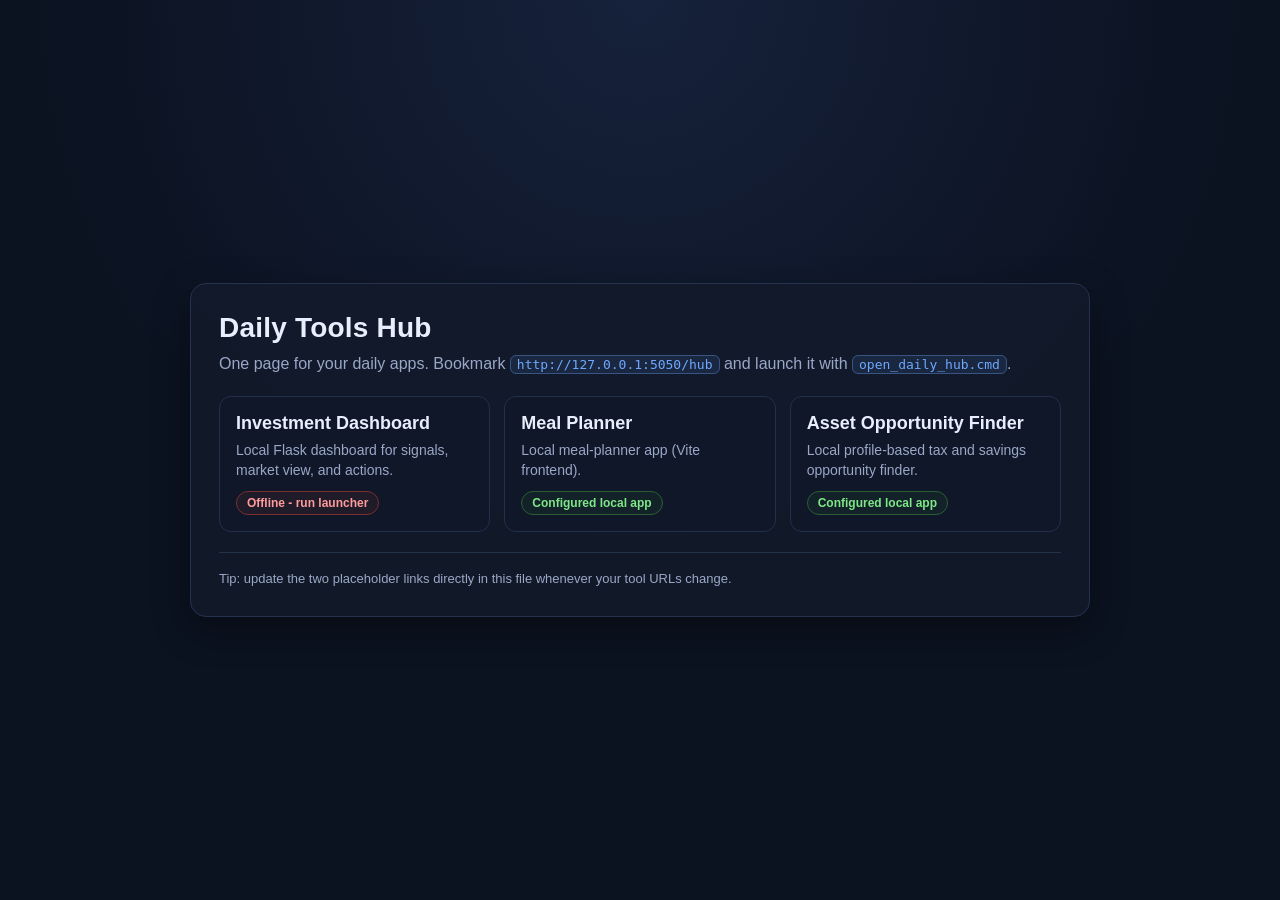
==== hub/index.html @ 904ee27b "Add cloud deployment setup and latest strategy/report updates. Sync local changes to remote main, in" ====
<!DOCTYPE html>
<html lang="en">
<head>
  <meta charset="UTF-8">
  <meta name="viewport" content="width=device-width, initial-scale=1.0">
  <title>Daily Tools Hub</title>
  <style>
    :root {
      --bg: #0b1220;
      --panel: #121a2b;
      --text: #e8eefc;
      --muted: #9aa7c7;
      --accent: #6ea8fe;
      --ok: #7ee787;
      --warn: #ffd166;
    }
    * { box-sizing: border-box; }
    body {
      margin: 0;
      min-height: 100vh;
      font-family: "Segoe UI", Arial, sans-serif;
      background: radial-gradient(circle at top, #16213b 0%, var(--bg) 55%);
      color: var(--text);
      display: flex;
      justify-content: center;
      align-items: center;
      padding: 24px;
    }
    .wrap {
      width: min(900px, 100%);
      background: rgba(18, 26, 43, 0.9);
      border: 1px solid #25324d;
      border-radius: 16px;
      padding: 28px;
      box-shadow: 0 12px 36px rgba(0, 0, 0, 0.35);
    }
    h1 {
      margin: 0 0 8px;
      font-size: 28px;
      letter-spacing: 0.2px;
    }
    p {
      margin: 0 0 20px;
      color: var(--muted);
      line-height: 1.5;
    }
    .grid {
      display: grid;
      gap: 14px;
      grid-template-columns: repeat(auto-fit, minmax(220px, 1fr));
      margin-bottom: 20px;
    }
    .tile {
      display: block;
      text-decoration: none;
      color: inherit;
      background: #0f1728;
      border: 1px solid #22304c;
      border-radius: 12px;
      padding: 16px;
      transition: transform 0.1s ease, border-color 0.1s ease, box-shadow 0.1s ease;
    }
    .tile:hover {
      transform: translateY(-2px);
      border-color: #3d5a8c;
      box-shadow: 0 8px 16px rgba(0, 0, 0, 0.25);
    }
    .title {
      font-size: 18px;
      font-weight: 700;
      margin-bottom: 6px;
    }
    .desc {
      font-size: 14px;
      color: var(--muted);
      line-height: 1.45;
    }
    .badge {
      display: inline-block;
      margin-top: 10px;
      font-size: 12px;
      font-weight: 600;
      border-radius: 999px;
      padding: 4px 10px;
      border: 1px solid transparent;
    }
    .live {
      color: var(--ok);
      border-color: #2a5f34;
      background: rgba(42, 95, 52, 0.15);
    }
    .warming {
      color: var(--warn);
      border-color: #6f5724;
      background: rgba(111, 87, 36, 0.15);
    }
    .offline {
      color: #ff9b9b;
      border-color: #7a2f2f;
      background: rgba(122, 47, 47, 0.15);
    }
    .config {
      color: var(--warn);
      border-color: #6f5724;
      background: rgba(111, 87, 36, 0.15);
    }
    .footer {
      font-size: 13px;
      color: var(--muted);
      border-top: 1px solid #24314d;
      padding-top: 16px;
      line-height: 1.5;
    }
    code {
      color: var(--accent);
      background: rgba(110, 168, 254, 0.1);
      border: 1px solid rgba(110, 168, 254, 0.35);
      border-radius: 6px;
      padding: 1px 6px;
    }
  </style>
</head>
<body>
  <main class="wrap">
    <h1>Daily Tools Hub</h1>
    <p>One page for your daily apps. Bookmark <code>http://127.0.0.1:5050/hub</code> and launch it with <code>open_daily_hub.cmd</code>.</p>

    <section class="grid">
      <a class="tile" href="http://127.0.0.1:5050" target="_blank" rel="noopener noreferrer">
        <div class="title">Investment Dashboard</div>
        <div class="desc">Local Flask dashboard for signals, market view, and actions.</div>
        <span class="badge warming" id="dashboard-status">Checking status...</span>
      </a>

      <a class="tile" href="http://localhost:5173" target="_blank" rel="noopener noreferrer">
        <div class="title">Meal Planner</div>
        <div class="desc">Local meal-planner app (Vite frontend).</div>
        <span class="badge live">Configured local app</span>
      </a>

      <a class="tile" href="http://127.0.0.1:5050/asset-opportunities" target="_blank" rel="noopener noreferrer">
        <div class="title">Asset Opportunity Finder</div>
        <div class="desc">Local profile-based tax and savings opportunity finder.</div>
        <span class="badge live">Configured local app</span>
      </a>
    </section>

    <div class="footer">
      Tip: update the two placeholder links directly in this file whenever your tool URLs change.
    </div>
  </main>
  <script>
    async function refreshDashboardStatus() {
      const badge = document.getElementById("dashboard-status");
      if (!badge) {
        return;
      }

      try {
        const response = await fetch("http://127.0.0.1:5050/api/status", { cache: "no-store" });
        if (!response.ok) {
          throw new Error("Dashboard unavailable");
        }

        const status = await response.json();
        if (status.loading) {
          badge.className = "badge warming";
          badge.textContent = "Warming up...";
        } else if ((status.signal_count || 0) > 0) {
          badge.className = "badge live";
          badge.textContent = "Live (" + status.signal_count + " signals)";
        } else {
          badge.className = "badge warming";
          badge.textContent = "Live, loading data...";
        }
      } catch (error) {
        badge.className = "badge offline";
        badge.textContent = "Offline - run launcher";
      }
    }

    refreshDashboardStatus();
    setInterval(refreshDashboardStatus, 10000);
  </script>
</body>
</html>
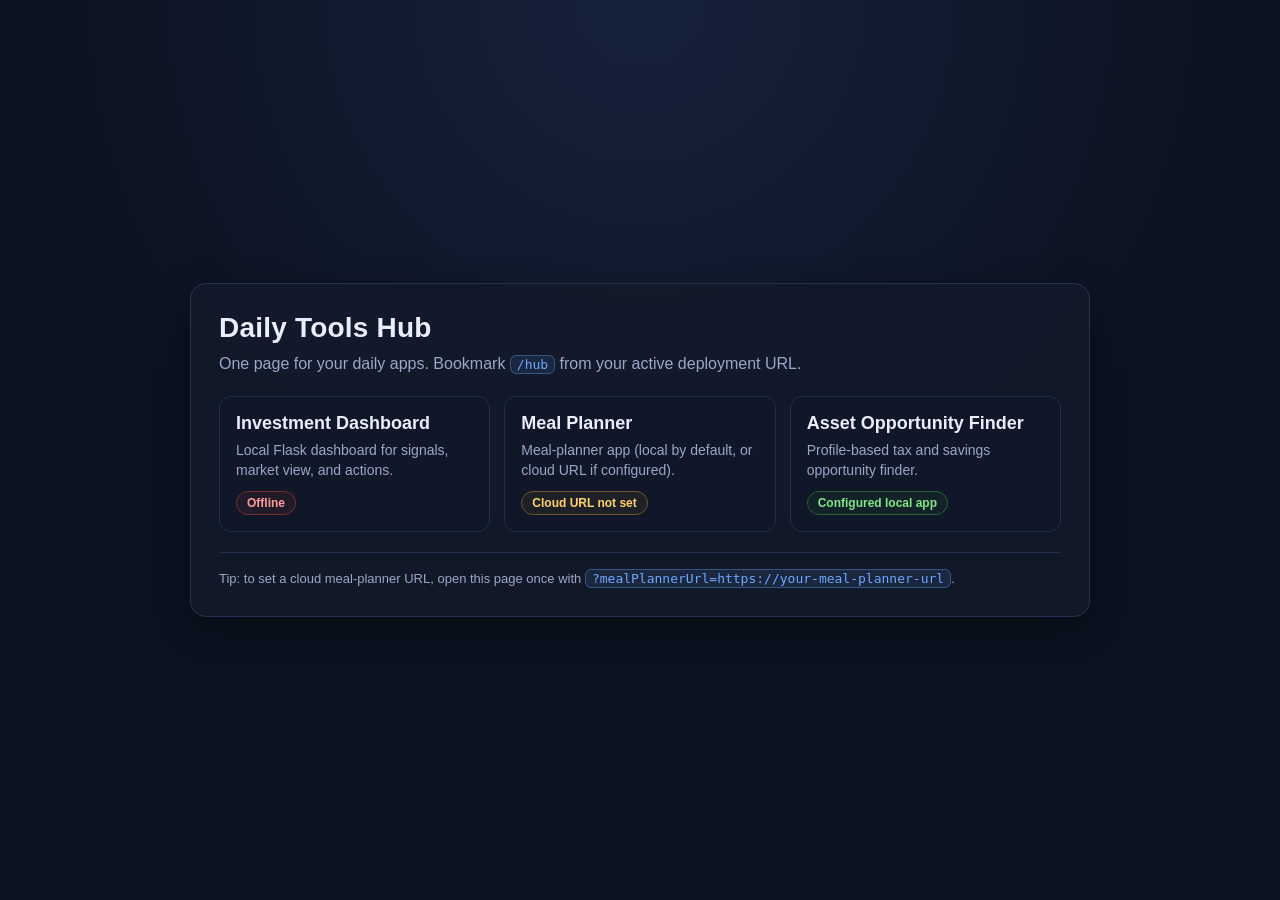
==== commit a95ce194: "Make hub cloud-friendly and configurable for meal planner links. Use relative dashboard URLs for Ren" ====
--- a/hub/index.html
+++ b/hub/index.html
@@ -123,33 +123,73 @@
 <body>
   <main class="wrap">
     <h1>Daily Tools Hub</h1>
-    <p>One page for your daily apps. Bookmark <code>http://127.0.0.1:5050/hub</code> and launch it with <code>open_daily_hub.cmd</code>.</p>
+    <p>One page for your daily apps. Bookmark <code>/hub</code> from your active deployment URL.</p>
 
     <section class="grid">
-      <a class="tile" href="http://127.0.0.1:5050" target="_blank" rel="noopener noreferrer">
+      <a class="tile" href="/" target="_blank" rel="noopener noreferrer">
         <div class="title">Investment Dashboard</div>
         <div class="desc">Local Flask dashboard for signals, market view, and actions.</div>
         <span class="badge warming" id="dashboard-status">Checking status...</span>
       </a>
 
-      <a class="tile" href="http://localhost:5173" target="_blank" rel="noopener noreferrer">
+      <a class="tile" id="meal-planner-link" href="http://localhost:5173" target="_blank" rel="noopener noreferrer">
         <div class="title">Meal Planner</div>
-        <div class="desc">Local meal-planner app (Vite frontend).</div>
-        <span class="badge live">Configured local app</span>
+        <div class="desc">Meal-planner app (local by default, or cloud URL if configured).</div>
+        <span class="badge config" id="meal-planner-status">Local default (localhost:5173)</span>
       </a>
 
-      <a class="tile" href="http://127.0.0.1:5050/asset-opportunities" target="_blank" rel="noopener noreferrer">
+      <a class="tile" href="/asset-opportunities" target="_blank" rel="noopener noreferrer">
         <div class="title">Asset Opportunity Finder</div>
-        <div class="desc">Local profile-based tax and savings opportunity finder.</div>
+        <div class="desc">Profile-based tax and savings opportunity finder.</div>
         <span class="badge live">Configured local app</span>
       </a>
     </section>
 
     <div class="footer">
-      Tip: update the two placeholder links directly in this file whenever your tool URLs change.
+      Tip: to set a cloud meal-planner URL, open this page once with
+      <code>?mealPlannerUrl=https://your-meal-planner-url</code>.
     </div>
   </main>
   <script>
+    function configureMealPlannerLink() {
+      const link = document.getElementById("meal-planner-link");
+      const badge = document.getElementById("meal-planner-status");
+      if (!link || !badge) {
+        return;
+      }
+
+      const params = new URLSearchParams(window.location.search);
+      const queryUrl = params.get("mealPlannerUrl");
+      if (queryUrl) {
+        localStorage.setItem("mealPlannerUrl", queryUrl);
+      }
+
+      const configuredUrl = localStorage.getItem("mealPlannerUrl");
+      const isLocalHost = window.location.hostname === "127.0.0.1" || window.location.hostname === "localhost";
+
+      if (configuredUrl) {
+        link.href = configuredUrl;
+        badge.className = "badge live";
+        badge.textContent = "Configured cloud app";
+        return;
+      }
+
+      if (isLocalHost) {
+        link.href = "http://localhost:5173";
+        badge.className = "badge live";
+        badge.textContent = "Configured local app";
+        return;
+      }
+
+      link.href = "#";
+      badge.className = "badge config";
+      badge.textContent = "Cloud URL not set";
+      link.addEventListener("click", function (event) {
+        event.preventDefault();
+        alert("Meal Planner URL not configured. Add ?mealPlannerUrl=https://your-url to this page once.");
+      });
+    }
+
     async function refreshDashboardStatus() {
       const badge = document.getElementById("dashboard-status");
       if (!badge) {
@@ -157,7 +197,7 @@
       }
 
       try {
-        const response = await fetch("http://127.0.0.1:5050/api/status", { cache: "no-store" });
+        const response = await fetch("/api/status", { cache: "no-store" });
         if (!response.ok) {
           throw new Error("Dashboard unavailable");
         }
@@ -175,10 +215,11 @@
         }
       } catch (error) {
         badge.className = "badge offline";
-        badge.textContent = "Offline - run launcher";
-      }
-    }
-
+        badge.textContent = "Offline";
+      }
+    }
+
+    configureMealPlannerLink();
     refreshDashboardStatus();
     setInterval(refreshDashboardStatus, 10000);
   </script>
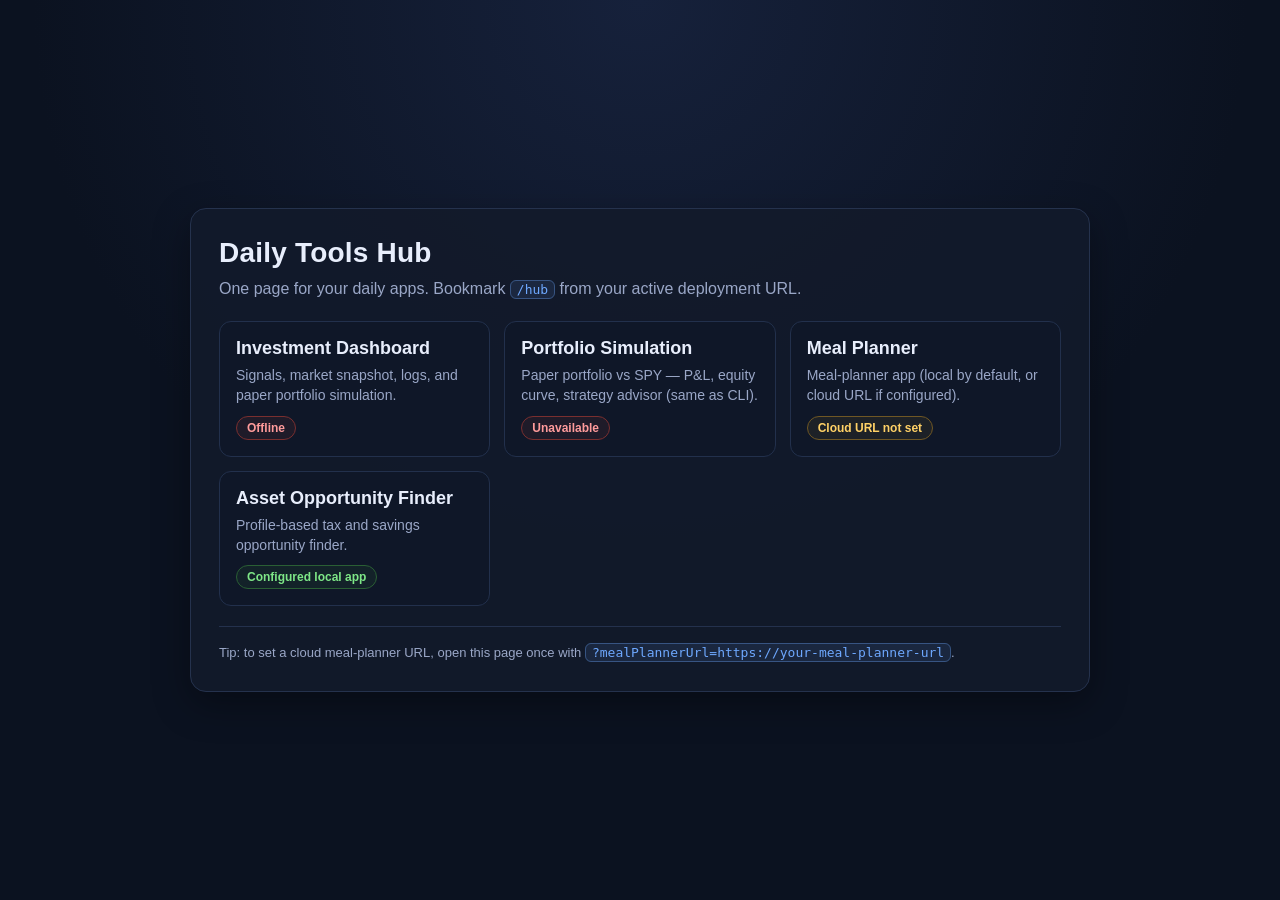
==== commit fda75073: "Add a dedicated simulation dashboard view and surface portfolio status in the hub and API. Improve s" ====
--- a/hub/index.html
+++ b/hub/index.html
@@ -128,8 +128,14 @@
     <section class="grid">
       <a class="tile" href="/" target="_blank" rel="noopener noreferrer">
         <div class="title">Investment Dashboard</div>
-        <div class="desc">Local Flask dashboard for signals, market view, and actions.</div>
+        <div class="desc">Signals, market snapshot, logs, and paper portfolio simulation.</div>
         <span class="badge warming" id="dashboard-status">Checking status...</span>
+      </a>
+
+      <a class="tile" href="/simulation" target="_blank" rel="noopener noreferrer">
+        <div class="title">Portfolio Simulation</div>
+        <div class="desc">Paper portfolio vs SPY — P&amp;L, equity curve, strategy advisor (same as CLI).</div>
+        <span class="badge warming" id="simulation-tile-status">Checking…</span>
       </a>
 
       <a class="tile" id="meal-planner-link" href="http://localhost:5173" target="_blank" rel="noopener noreferrer">
@@ -206,16 +212,32 @@
         if (status.loading) {
           badge.className = "badge warming";
           badge.textContent = "Warming up...";
-        } else if ((status.signal_count || 0) > 0) {
+        } else         if ((status.signal_count || 0) > 0) {
           badge.className = "badge live";
           badge.textContent = "Live (" + status.signal_count + " signals)";
         } else {
           badge.className = "badge warming";
           badge.textContent = "Live, loading data...";
         }
+
+        const simBadge = document.getElementById("simulation-tile-status");
+        if (simBadge) {
+          if (status.simulation_ready) {
+            simBadge.className = "badge live";
+            simBadge.textContent = "sim_portfolio.json OK";
+          } else {
+            simBadge.className = "badge config";
+            simBadge.textContent = "Init state on server";
+          }
+        }
       } catch (error) {
         badge.className = "badge offline";
         badge.textContent = "Offline";
+        const simBadge = document.getElementById("simulation-tile-status");
+        if (simBadge) {
+          simBadge.className = "badge offline";
+          simBadge.textContent = "Unavailable";
+        }
       }
     }
 
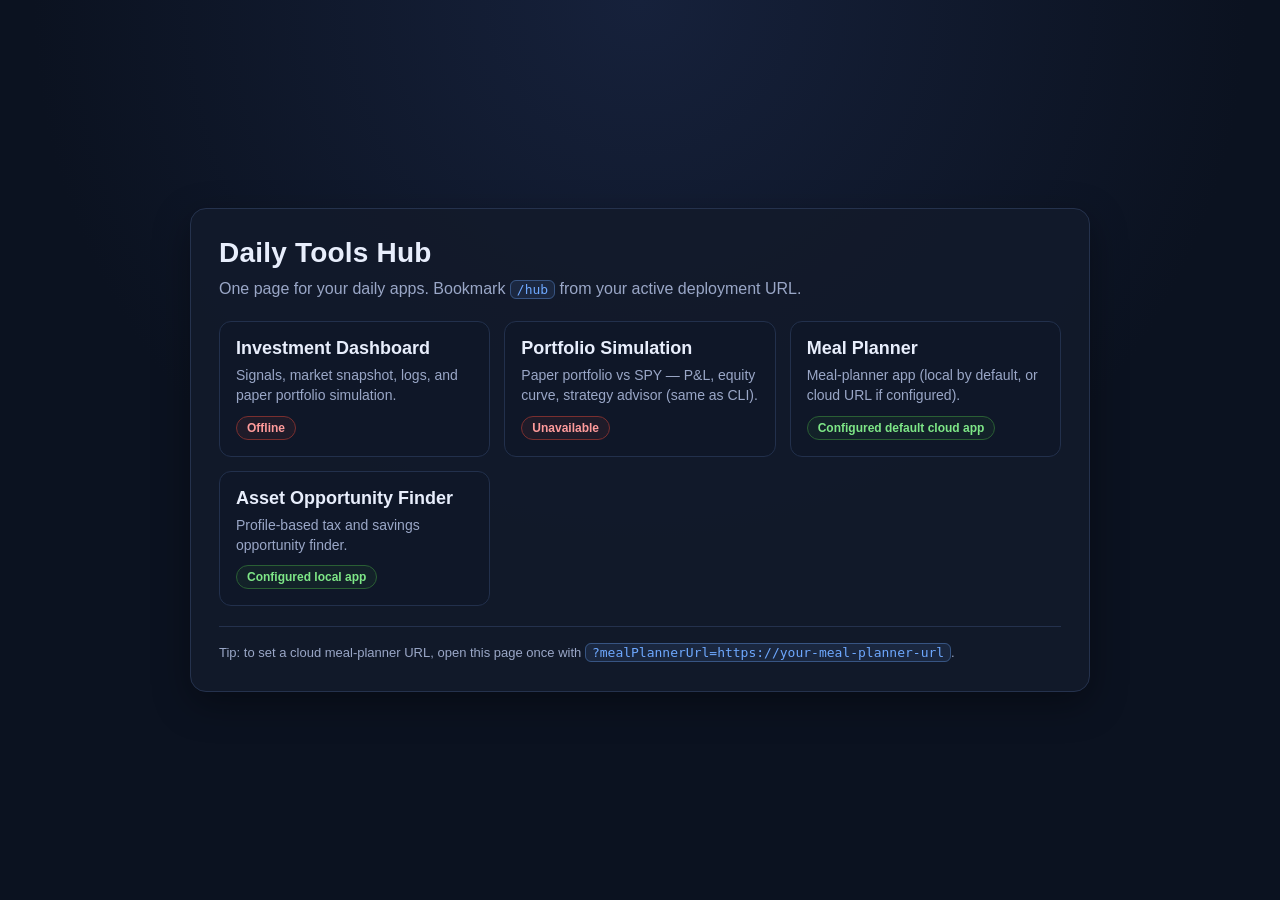
==== commit dd60cafa: "Harden workflows and update hub default links. Add retry/timeout/concurrency protections for alert a" ====
--- a/hub/index.html
+++ b/hub/index.html
@@ -170,6 +170,7 @@
         localStorage.setItem("mealPlannerUrl", queryUrl);
       }
 
+      const defaultMealPlannerUrl = "https://meal-planner-paz0.onrender.com";
       const configuredUrl = localStorage.getItem("mealPlannerUrl");
       const isLocalHost = window.location.hostname === "127.0.0.1" || window.location.hostname === "localhost";
 
@@ -187,13 +188,9 @@
         return;
       }
 
-      link.href = "#";
-      badge.className = "badge config";
-      badge.textContent = "Cloud URL not set";
-      link.addEventListener("click", function (event) {
-        event.preventDefault();
-        alert("Meal Planner URL not configured. Add ?mealPlannerUrl=https://your-url to this page once.");
-      });
+      link.href = defaultMealPlannerUrl;
+      badge.className = "badge live";
+      badge.textContent = "Configured default cloud app";
     }
 
     async function refreshDashboardStatus() {
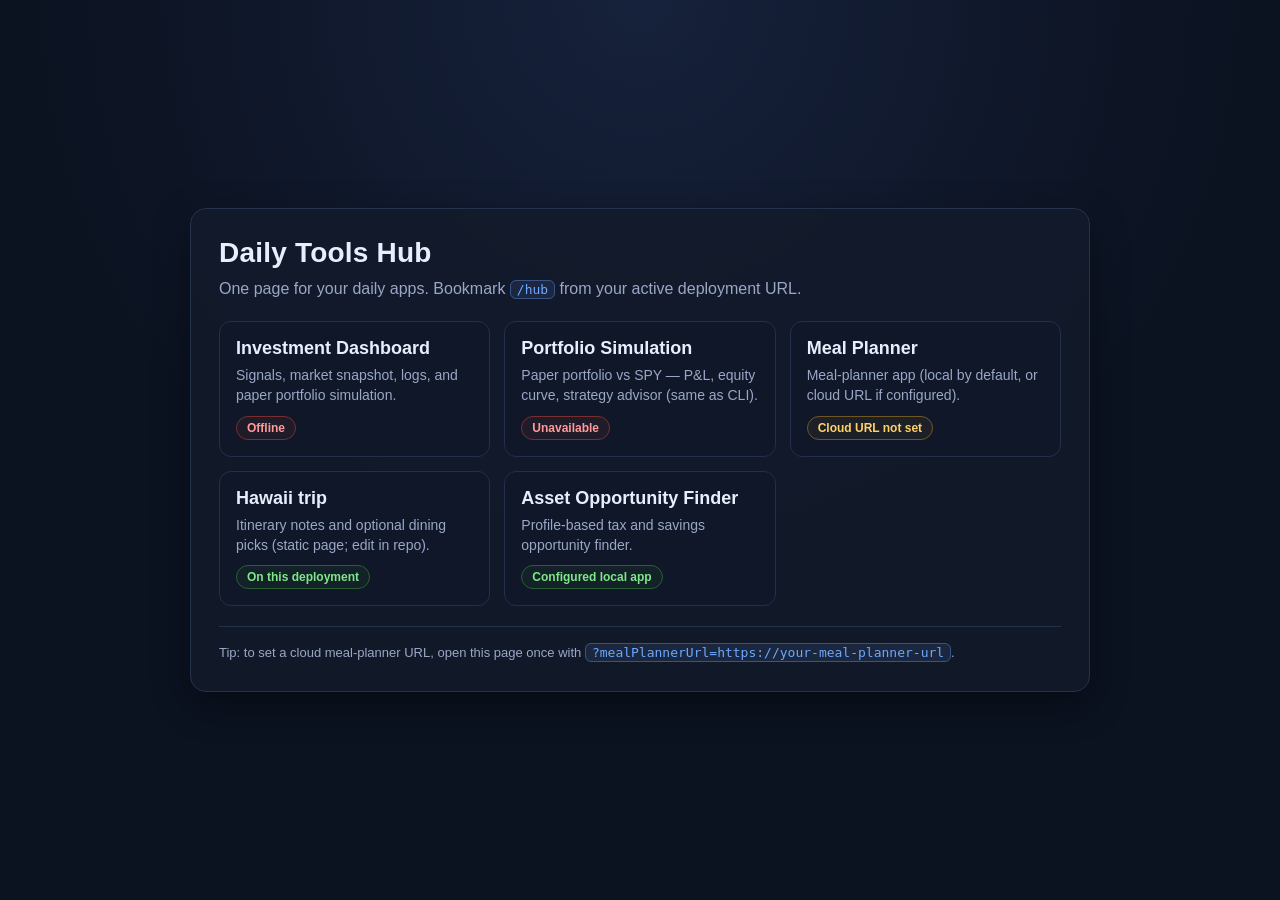
==== commit fcedb568: "Add /hawaii-trip static page; optional dining includes Monkeypod Kitchen - New hub/hawaii-trip.html " ====
--- a/hub/index.html
+++ b/hub/index.html
@@ -144,6 +144,12 @@
         <span class="badge config" id="meal-planner-status">Local default (localhost:5173)</span>
       </a>
 
+      <a class="tile" href="/hawaii-trip" target="_blank" rel="noopener noreferrer">
+        <div class="title">Hawaii trip</div>
+        <div class="desc">Itinerary notes and optional dining picks (static page; edit in repo).</div>
+        <span class="badge live">On this deployment</span>
+      </a>
+
       <a class="tile" href="/asset-opportunities" target="_blank" rel="noopener noreferrer">
         <div class="title">Asset Opportunity Finder</div>
         <div class="desc">Profile-based tax and savings opportunity finder.</div>
@@ -170,7 +176,6 @@
         localStorage.setItem("mealPlannerUrl", queryUrl);
       }
 
-      const defaultMealPlannerUrl = "https://meal-planner-paz0.onrender.com";
       const configuredUrl = localStorage.getItem("mealPlannerUrl");
       const isLocalHost = window.location.hostname === "127.0.0.1" || window.location.hostname === "localhost";
 
@@ -188,9 +193,13 @@
         return;
       }
 
-      link.href = defaultMealPlannerUrl;
-      badge.className = "badge live";
-      badge.textContent = "Configured default cloud app";
+      link.href = "#";
+      badge.className = "badge config";
+      badge.textContent = "Cloud URL not set";
+      link.addEventListener("click", function (event) {
+        event.preventDefault();
+        alert("Meal Planner URL not configured. Add ?mealPlannerUrl=https://your-url to this page once.");
+      });
     }
 
     async function refreshDashboardStatus() {
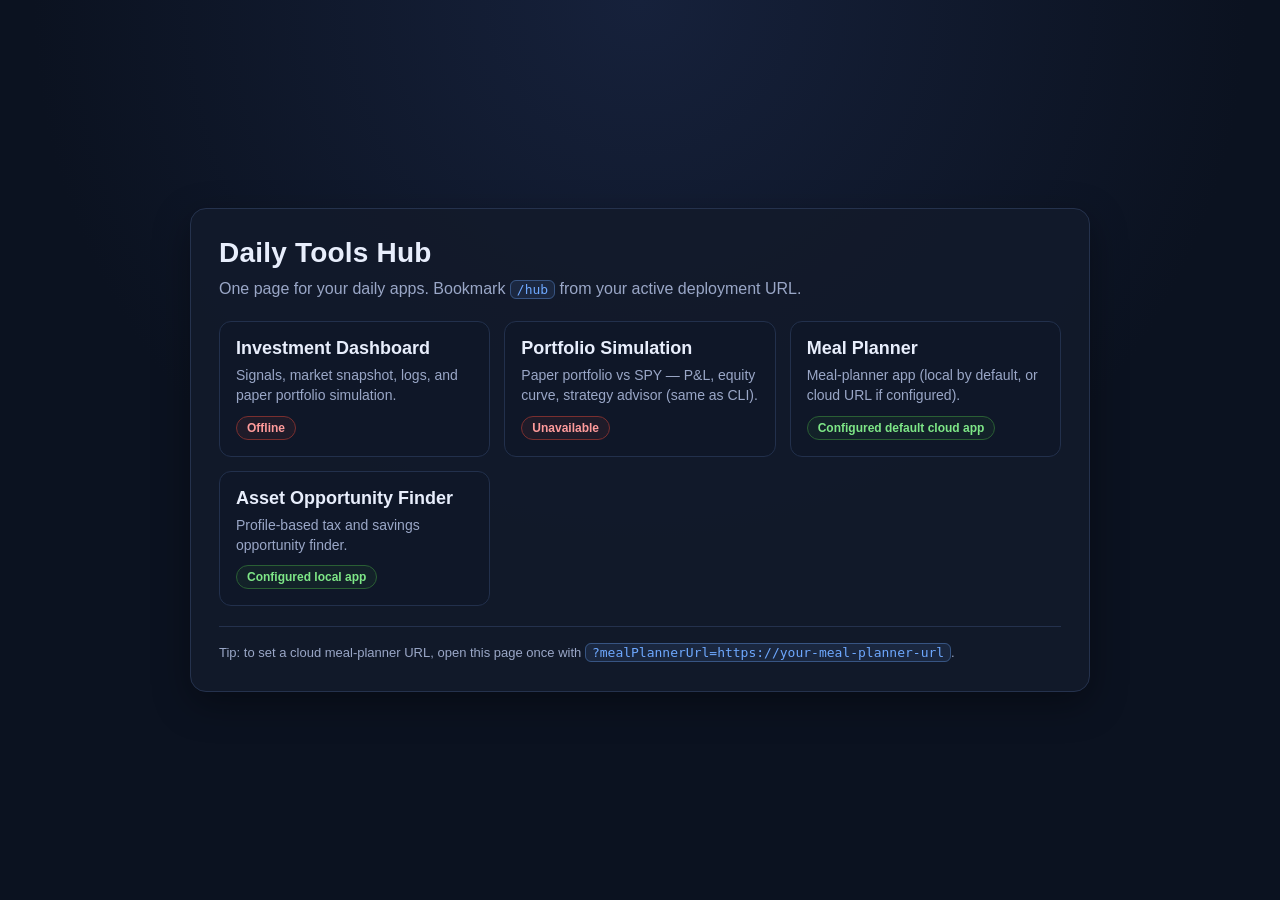
==== commit 677e1870: "Merge origin/main into cursor/simulation-daily-bullish-update-c544 Resolve README.md: keep Cloud Hos" ====
--- a/hub/index.html
+++ b/hub/index.html
@@ -144,12 +144,6 @@
         <span class="badge config" id="meal-planner-status">Local default (localhost:5173)</span>
       </a>
 
-      <a class="tile" href="/hawaii-trip" target="_blank" rel="noopener noreferrer">
-        <div class="title">Hawaii trip</div>
-        <div class="desc">Itinerary notes and optional dining picks (static page; edit in repo).</div>
-        <span class="badge live">On this deployment</span>
-      </a>
-
       <a class="tile" href="/asset-opportunities" target="_blank" rel="noopener noreferrer">
         <div class="title">Asset Opportunity Finder</div>
         <div class="desc">Profile-based tax and savings opportunity finder.</div>
@@ -176,6 +170,7 @@
         localStorage.setItem("mealPlannerUrl", queryUrl);
       }
 
+      const defaultMealPlannerUrl = "https://meal-planner-paz0.onrender.com";
       const configuredUrl = localStorage.getItem("mealPlannerUrl");
       const isLocalHost = window.location.hostname === "127.0.0.1" || window.location.hostname === "localhost";
 
@@ -193,13 +188,9 @@
         return;
       }
 
-      link.href = "#";
-      badge.className = "badge config";
-      badge.textContent = "Cloud URL not set";
-      link.addEventListener("click", function (event) {
-        event.preventDefault();
-        alert("Meal Planner URL not configured. Add ?mealPlannerUrl=https://your-url to this page once.");
-      });
+      link.href = defaultMealPlannerUrl;
+      badge.className = "badge live";
+      badge.textContent = "Configured default cloud app";
     }
 
     async function refreshDashboardStatus() {
